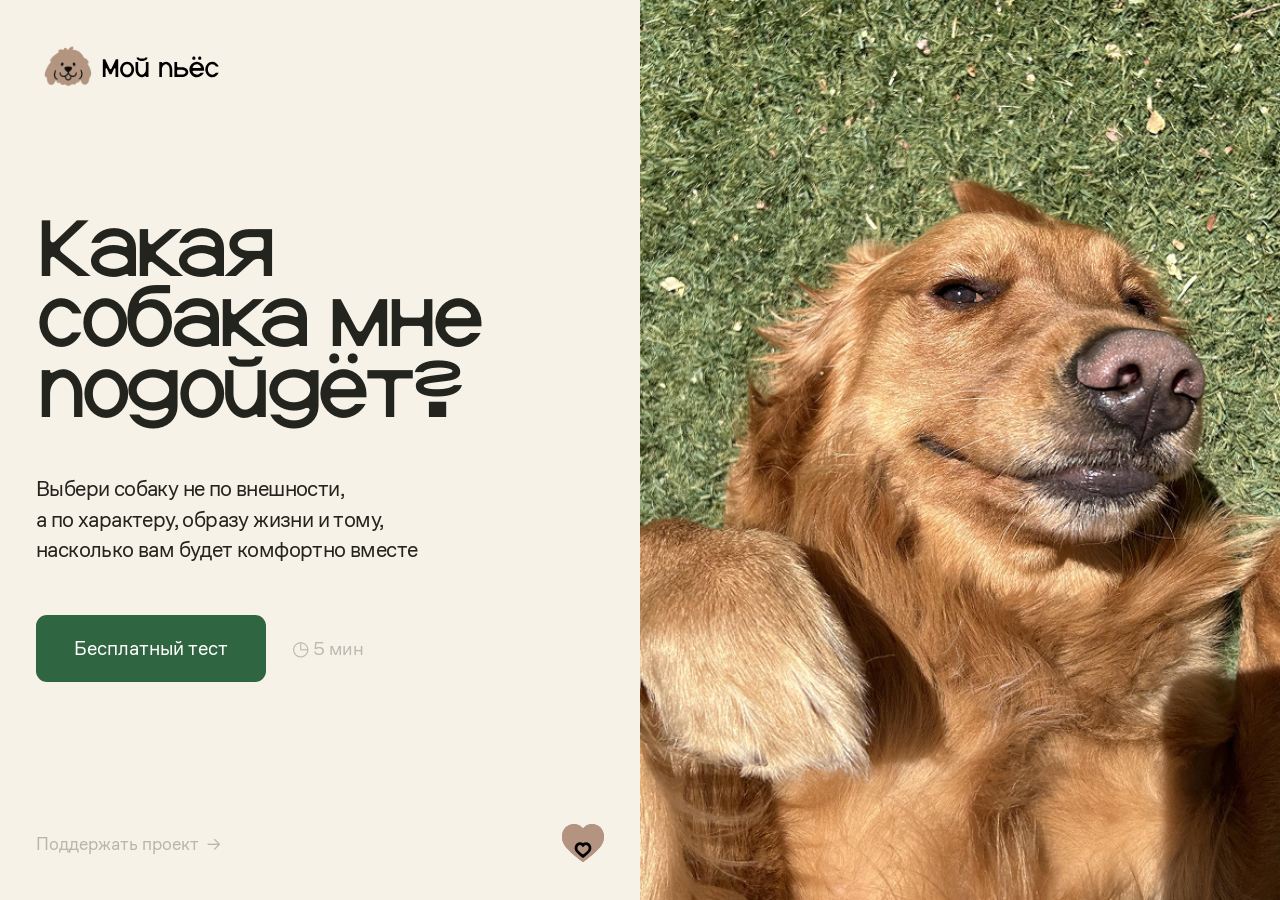
==== index.html @ 02140b23 "Add files via upload" ====
<!doctype html>
<html lang="ru">
  <head>
    <meta charset="UTF-8" />
    <meta name="viewport" content="width=device-width, initial-scale=1.0" />
    <meta name="theme-color" content="#edf0d9" />
    <title>Мой пёс — тест по совместимости</title>
    <link rel="icon" type="image/svg+xml" href="favicon.svg" />
    <link rel="preconnect" href="https://fonts.googleapis.com" />
    <link rel="preconnect" href="https://fonts.gstatic.com" crossorigin />
    <link href="https://fonts.googleapis.com/css2?family=Manrope:wght@400;500;600;700;800&family=Rubik+Mono+One&display=swap" rel="stylesheet" />
    <link rel="stylesheet" href="styles.css" />
    <link rel="stylesheet" href="landing.css?v=3" />
    <link rel="stylesheet" href="logo-fix.css?v=1" />
    <link rel="stylesheet" href="spacing-fix.css?v=1" />
    <link rel="stylesheet" href="mobile-hero-fix.css?v=2" />
  <link rel="stylesheet" href="quiz-redesign.css?v=18" />
  </head>
  <body>
    <main id="app"></main>
    <noscript><div><img src="https://mc.yandex.ru/watch/111696168" style="position:absolute;left:-9999px" alt=""></div></noscript>
    <script>window.MY_PES_METRIKA_ID = 111696168;</script>
    <script src="analytics.js?v=2"></script>
    <script src="quiz-calculator.js?v=1"></script>
<script src="app.js?v=57"></script>
  </body>
</html>
---- styles.css ----
:root{--ink:#24241f;--paper:#fffdf8;--cream:#f4f0e5;--green:#2d5b3b;--lime:#dce9b6;--red:#e65241;--muted:#76766e}*{box-sizing:border-box}body{margin:0;background:var(--cream);color:var(--ink);font-family:Manrope,Arial,sans-serif}button{font:inherit;cursor:pointer}.shell{width:min(1120px,calc(100% - 40px));margin:auto}.topbar{min-height:74px;display:flex;align-items:center;justify-content:center}.brand{font-family:'Rubik Mono One';font-size:17px;color:var(--ink);text-decoration:none;display:flex;align-items:center;gap:9px}.paw{width:37px;height:37px;border-radius:50%;background:var(--red);display:grid;place-items:center;font-size:20px}.topbar .brand{position:absolute}.hero{padding:63px 0 74px;display:grid;grid-template-columns:1.04fr .96fr;align-items:center;gap:52px}.eyebrow{display:inline-block;background:var(--lime);border-radius:7px 15px 9px 13px;padding:8px 12px;font-size:13px;font-weight:800;transform:rotate(-2deg)}h1{font-family:'Rubik Mono One';font-weight:400;font-size:clamp(39px,5.7vw,73px);line-height:1.1;letter-spacing:-3px;margin:19px 0}.lead{font-size:19px;line-height:1.5;max-width:570px}.button{border:0;border-radius:10px;padding:15px 18px;background:var(--red);color:white;font-weight:800;font-size:16px}.button:hover{filter:brightness(.93)}.button.ghost{background:#e8e5db;color:var(--ink)}.button:disabled{opacity:.45;cursor:not-allowed}.cta-row{display:flex;align-items:center;gap:16px;margin-top:27px}.time{font-weight:800;font-size:14px}.time span{font-size:19px;margin-right:5px}.hero-art{height:430px;background:#d9eab9;border-radius:44% 56% 47% 53%/46% 42% 58% 54%;position:relative;overflow:hidden}.silhouette{position:absolute;inset:0;background:var(--green);clip-path:polygon(31% 58%,38% 43%,45% 39%,44% 25%,51% 31%,57% 24%,60% 40%,73% 52%,79% 67%,68% 71%,64% 91%,54% 91%,54% 70%,39% 70%,36% 91%,27% 91%,28% 67%,18% 61%)}.silhouette:after{content:'?';position:absolute;left:50%;top:37%;transform:translate(-50%,-50%);font:110px 'Rubik Mono One';color:var(--paper)}.sticker{position:absolute;background:var(--paper);padding:13px 16px;font-weight:800;font-size:14px}.sticker.one{top:36px;left:23px;border-radius:5px 16px 6px 13px;transform:rotate(-9deg)}.sticker.two{bottom:29px;right:19px;background:#f8ca84;border-radius:48% 15% 36% 17%;transform:rotate(7deg)}.quick-preview{background:var(--paper);border-radius:28px;padding:30px;margin:0 0 75px}.quick-preview h2,.section-title{font:400 29px/1.2 'Rubik Mono One';letter-spacing:-1.5px;margin:0 0 20px}.mini-dogs{display:grid;grid-template-columns:repeat(3,1fr);gap:13px}.mini-dog{background:#f0ede2;padding:13px;border-radius:17px}.mini-dog img,.dog-image{width:100%;height:128px;object-fit:cover;border-radius:12px;display:block}.mini-dog b{display:block;margin-top:10px;font-size:14px}.mini-dog span{font-size:12px;color:var(--muted)}.full-cta{min-height:410px;border-radius:28px;background:var(--green);color:white;display:grid;place-items:center;text-align:center;position:relative;overflow:hidden;margin-bottom:75px}.full-cta:before{content:'🐕';position:absolute;opacity:.16;font-size:420px;line-height:1;bottom:-78px;left:50%;transform:translateX(-50%)}.full-cta h2{position:relative;font:400 clamp(42px,7vw,83px)/1 'Rubik Mono One';letter-spacing:-4px;margin:0 0 24px}.footer{display:flex;justify-content:space-between;padding:24px 0 39px;font-size:13px}.footer a{color:var(--ink);font-weight:800;text-decoration:none}.quiz{min-height:100vh}.quiz .topbar{justify-content:center}.progress-wrap{width:min(720px,100%);margin:27px auto 0}.progress-row{display:flex;justify-content:space-between;font-size:13px;font-weight:800;margin-bottom:11px}.progress{height:9px;background:#ddd9ca;border-radius:30px;overflow:hidden}.progress i{height:100%;display:block;background:var(--red);transition:.2s}.question-card{width:min(720px,100%);min-height:570px;margin:49px auto 0}.question-card h2{font:400 clamp(29px,4.4vw,46px)/1.16 'Rubik Mono One';letter-spacing:-2px;margin:0 0 13px}.hint{color:var(--muted);margin-bottom:22px}.answers{display:grid;gap:10px}.answer{border:0;background:var(--paper);border-radius:12px;padding:17px;text-align:left;font-weight:700;font-size:16px}.answer:hover,.answer.selected{background:var(--lime)}.nav{display:flex;justify-content:space-between;align-items:center;margin-top:28px}.back{border:0;border-radius:9px;background:#e8e5db;padding:13px 15px;font-weight:800}.result{padding-bottom:58px}.result-head{background:var(--green);color:white;border-radius:28px;min-height:320px;padding:45px;position:relative;overflow:hidden}.result-head h1{font-size:clamp(35px,4.5vw,59px);max-width:680px}.result-head p{font-size:18px;line-height:1.5;max-width:590px}.falling-dog{position:absolute;right:7%;bottom:0;width:270px;height:270px;object-fit:cover;border-radius:50% 50% 24px 24px;animation:drop .8s cubic-bezier(.2,.8,.4,1) both}@keyframes drop{from{transform:translateY(-350px) rotate(-14deg)}to{transform:translateY(0) rotate(0)}}.grid,.next{display:grid;grid-template-columns:1.1fr .9fr;gap:17px;margin:23px 0}.card{background:var(--paper);border-radius:20px;padding:24px}.card h2{font:400 21px 'Rubik Mono One';letter-spacing:-1px;margin:0 0 14px}.trait-list,.checklist{list-style:none;padding:0;margin:0;display:grid;gap:10px}.trait-list li{line-height:1.45}.trait-list li:before{content:'•';color:var(--red);font-weight:900;margin-right:9px}.warning{background:#f8dc9d}.dogs{margin:54px 0 28px}.dogs>p{color:var(--muted);line-height:1.5}.dog-cards{display:grid;grid-template-columns:repeat(3,1fr);gap:15px}.dog-card{background:var(--paper);border-radius:18px;padding:14px}.dog-card h3{margin:12px 0 5px;font-size:19px}.dog-card p{font-size:13px;color:var(--muted);line-height:1.45}.fit{font-size:12px;font-weight:800;background:var(--lime);display:inline-block;padding:6px 8px;border-radius:6px}.compare{margin-top:43px}.table-shell{border-radius:20px;overflow:auto;background:var(--paper)}table{width:100%;min-width:700px;border-collapse:collapse;table-layout:fixed}th,td{padding:12px;text-align:left;border-bottom:1px solid #e4e0d5}th{background:var(--lime);font-size:13px}.meter{display:flex;gap:3px}.meter i{width:18px;height:6px;border-radius:4px;background:#ddd9ce}.meter i.on{background:var(--red)}.next{margin-top:32px}.checklist li{padding:9px 0;border-bottom:1px solid #e4e0d5}.checklist li:before{content:'□';font-size:19px;margin-right:9px}.small{font-size:13px;line-height:1.5;color:var(--muted)}.where{display:grid;gap:12px}.where div{display:grid;grid-template-columns:28px 1fr;gap:10px;line-height:1.45}.no{font-size:20px;color:var(--red)}.bree{margin-top:30px;display:grid;grid-template-columns:180px 1fr;gap:25px;align-items:center;background:#f7c8b0}.photo-placeholder{aspect-ratio:1;border-radius:18px;background:#e7a889;display:grid;place-items:center;text-align:center;font-weight:800;font-size:15px;position:relative;overflow:hidden}.photo-placeholder:after{content:'🐶';position:absolute;font-size:80px;opacity:.3;bottom:-19px;right:-9px}.donate-page{min-height:100vh}.donate-card{margin:60px auto;max-width:860px;display:grid;grid-template-columns:260px 1fr;gap:42px;align-items:center}.donate-card h1{font-size:46px}@media(max-width:720px){.shell{width:min(100% - 24px,600px)}.topbar{min-height:65px}.hero{grid-template-columns:1fr;gap:25px;padding:18px 0 44px}.hero-art{order:-1;height:360px}.hero h1{font-size:42px;letter-spacing:-2px}.lead{font-size:17px}.cta-row{display:grid;grid-template-columns:1fr auto}.cta-row .button{width:100%}.quick-preview{padding:19px;border-radius:20px;margin-bottom:47px}.quick-preview h2,.section-title{font-size:23px}.mini-dogs{gap:8px}.mini-dog{padding:8px}.mini-dog img{height:80px}.mini-dog b{font-size:11px}.mini-dog span{font-size:10px}.full-cta{min-height:290px;margin-bottom:45px}.full-cta h2{font-size:48px;letter-spacing:-3px}.question-card{margin-top:38px;min-height:calc(100vh - 185px);display:flex;flex-direction:column}.question-card h2{font-size:31px}.nav{margin-top:auto;padding-top:23px}.result-head{padding:28px 22px;min-height:430px}.result-head h1{font-size:38px;max-width:280px}.falling-dog{width:200px;height:200px;right:8%;bottom:0}.grid,.next,.dog-cards,.donate-card{grid-template-columns:1fr}.bree{grid-template-columns:1fr}.bree .photo-placeholder{max-height:210px}.footer{padding-top:22px}.donate-card{margin:35px auto;gap:25px}.donate-card .photo-placeholder{max-height:260px}.donate-card h1{font-size:37px}}
---- landing.css ----
/* First screen */
@font-face{font-family:'Red Rounded Cut';src:url('assets/fonts/RedRoundedCut.otf') format('opentype');font-display:swap}
@font-face{font-family:'CoFo Sans';src:url('assets/fonts/CoFoSans-Regular.ttf') format('truetype');font-weight:400;font-style:normal;font-display:swap}
.landing-page{height:100vh;height:100svh;min-height:640px;display:grid;grid-template-columns:1fr 1fr;background:#f7f2e8;overflow:hidden}
.landing-copy{height:100%;padding:49px clamp(48px,5vw,112px) 36px;display:flex;flex-direction:column}
.landing-header{line-height:1}.brand-lockup{display:flex;align-items:center;gap:10px;color:#060606;text-decoration:none;font:400 27px/1 'Red Rounded Cut',sans-serif;letter-spacing:-1px}.brand-lockup img{width:30px;height:30px;object-fit:contain}.landing-main{margin:clamp(100px,13vh,160px) 0 auto}.landing-main h1{font-family:'Red Rounded Cut',sans-serif;font-size:clamp(72px,6.25vw,108px);font-weight:400;line-height:.88;letter-spacing:-6.5px;margin:0 0 46px;max-width:800px}.landing-main p{margin:0;font:400 22px/1.38 'CoFo Sans',Arial,sans-serif;letter-spacing:-.6px}.landing-cta{display:flex;align-items:center;gap:26px;margin-top:50px}.landing-cta .button{background:#2f6540;border-radius:11px;padding:21px 38px;font:400 20px 'CoFo Sans',Arial,sans-serif}.landing-cta span{color:#bbb9b1;font:400 19px 'CoFo Sans',Arial,sans-serif}.landing-cta i{font-style:normal;font-size:20px}.landing-footer{margin-top:auto;display:flex;justify-content:space-between;align-items:center;color:#b8b7ae;font:400 18px 'CoFo Sans',Arial,sans-serif}.landing-footer a{color:inherit;text-decoration:none}.landing-footer img{width:34px;height:34px;object-fit:contain}.landing-photo{margin:0;height:100vh;height:100svh;overflow:hidden}.landing-photo img{width:100%;height:100%;object-fit:cover;object-position:center;display:block}
@media(max-width:720px){.landing-page{height:auto;min-height:100vh;min-height:100svh;display:flex;flex-direction:column;overflow:visible}.landing-photo{order:-1;height:47vw;min-height:0;max-height:400px}.landing-photo img{object-position:center 48%}.landing-copy{height:auto;min-height:calc(100svh - 47vw);padding:56px 52px 38px}.landing-header{display:none}.landing-main{margin:0}.landing-main h1{font-size:clamp(55px,16.6vw,84px);font-weight:500;letter-spacing:-5.8px;line-height:.88;margin:0 0 41px}.landing-main p{font-size:18px;line-height:1.42;letter-spacing:-.75px}.landing-main p br{display:none}.landing-cta{display:block;margin-top:46px}.landing-cta .button{width:100%;padding:21px 14px;font-size:20px}.landing-cta span{display:block;text-align:center;margin-top:23px;font-size:18px}.landing-footer{font-size:18px;margin-top:auto;padding-top:82px}.landing-footer span{font-size:35px}}
---- logo-fix.css ----
.brand-lockup{display:inline-flex!important;color:#060606;text-decoration:none!important}
.brand-lockup img{width:187px!important;height:62px!important;object-fit:contain;display:block}
.landing-footer .heart-icon{width:42px!important;height:42px!important}
---- spacing-fix.css ----
.landing-copy{padding:36px!important}
@media(max-width:720px){.landing-copy{padding:36px!important}}
---- mobile-hero-fix.css ----
@media(max-width:720px){
  .landing-main p br.appearance-break{display:block}
  .landing-photo{height:100vw;max-height:none}
  .landing-copy{min-height:calc(100svh - 100vw)}
  .landing-main h1{font-size:clamp(48px,14.4vw,72px);letter-spacing:-4.8px;margin-bottom:32px}
}
---- quiz-redesign.css ----
.quiz-page,.result-page{min-height:100vh;min-height:100svh;background:#f7f2e8;padding:36px;display:flex;flex-direction:column}.quiz-header,.result-header{text-align:center}.quiz-logo{display:inline-block}.quiz-logo img{width:187px;height:62px;object-fit:contain}.quiz-content{width:min(1108px,100%);margin:84px auto 0;position:relative}.quiz-progress{width:295px;color:#b7b6af;font:400 18px 'CoFo Sans',Arial,sans-serif;margin-bottom:31px}.quiz-progress span{display:block;margin-bottom:12px}.quiz-progress .progress{height:12px;background:#dedede;border-radius:100px}.quiz-progress .progress i{display:block;height:100%;background:#b8b7ae}.quiz-content h1{font:400 65px/.98 'Red Rounded Cut',sans-serif;letter-spacing:-4px;max-width:720px;margin:0 0 43px}.question-art{position:absolute;width:470px;height:470px;object-fit:contain;right:-92px;top:-44px;z-index:0}.answers,.nav,.quiz-progress,.quiz-content h1{position:relative;z-index:1}.quiz-page .answers{display:grid;gap:14px}.quiz-page .answer{height:82px;background:#fff;border:0;border-radius:13px;padding:0 38px;text-align:left;font:400 27px 'CoFo Sans',Arial,sans-serif;color:#080808}.quiz-page .answer:hover,.quiz-page .answer.selected{background:#e8ded0}.quiz-page .nav{display:flex;justify-content:space-between;align-items:center;margin-top:20px}.quiz-page .back{border:0;border-radius:12px;background:#e4e1d9;color:#fff;padding:17px 38px;font:400 26px 'CoFo Sans',Arial,sans-serif}.quiz-page .button{background:#2f6540;border:0;border-radius:12px;padding:17px 38px;font:400 26px 'CoFo Sans',Arial,sans-serif}.site-footer{display:flex;gap:13px;flex-direction:column;align-items:center;margin-top:auto;padding-top:35px;color:#b8b7ae;font:400 18px 'CoFo Sans',Arial,sans-serif}.site-footer a{color:inherit;text-decoration:none;order:2}.site-footer img{width:34px;height:34px;object-fit:contain;order:1}
.result-page{max-width:none}.result-header{margin-bottom:55px}.result-hero,.result-section{width:min(1108px,100%);margin:0 auto}.result-hero{border-radius:26px;background:#2f6540;color:#fff;padding:55px;position:relative;overflow:hidden}.result-hero:after{content:'🐾';font-size:170px;opacity:.16;position:absolute;right:40px;bottom:-42px}.result-hero.pause{background:#9d765d}.result-kicker{font:400 17px 'CoFo Sans',Arial,sans-serif;margin:0 0 16px}.result-hero h1{font:400 clamp(45px,5vw,75px)/.96 'Red Rounded Cut',sans-serif;letter-spacing:-4px;margin:0 0 21px;max-width:780px}.result-hero>p:not(.result-kicker){font:400 21px/1.4 'CoFo Sans',Arial,sans-serif;max-width:700px;margin:0}.group-code{position:absolute;right:56px;top:54px;border:1px solid rgba(255,255,255,.45);border-radius:100px;padding:8px 12px;font:400 15px 'CoFo Sans',Arial,sans-serif}.result-section{margin-top:42px}.result-section h2{font:400 36px/1 'Red Rounded Cut',sans-serif;letter-spacing:-2px;margin:0 0 16px}.section-note,.table-note{font:400 17px/1.45 'CoFo Sans',Arial,sans-serif;color:#696962;max-width:780px}.group-needs{background:#e6dfd1;border-radius:18px;padding:28px}.group-needs ul,.result-list{list-style:none;padding:0;margin:0;display:grid;gap:10px;font:400 18px/1.42 'CoFo Sans',Arial,sans-serif}.group-needs li:before,.result-list li:before{content:'•';color:#2f6540;margin-right:10px}.breed-grid{display:grid;grid-template-columns:repeat(3,1fr);gap:14px}.breed-card{background:#fff;border-radius:17px;padding:21px;min-height:180px}.breed-card h3{font:400 24px/1.05 'Red Rounded Cut',sans-serif;letter-spacing:-1px;margin:0 0 10px}.breed-card p{font:400 15px/1.42 'CoFo Sans',Arial,sans-serif;margin:0 0 16px}.breed-card span{display:flex;align-items:center;gap:8px;font:400 13px 'CoFo Sans',Arial,sans-serif;color:#77756d}.result-table-wrap{border-radius:18px;overflow:auto;background:#fff}.result-table{width:100%;min-width:900px;border-collapse:collapse;table-layout:fixed}.result-table th,.result-table td{padding:15px;border-bottom:1px solid #ebe6dc;text-align:left;font:400 14px 'CoFo Sans',Arial,sans-serif}.result-table th{font-weight:500;background:#e6dfd1}.result-table th:first-child,.result-table td:first-child{width:200px}.meter{display:inline-flex;gap:3px;vertical-align:middle}.meter i{width:17px;height:6px;border-radius:10px;background:#dedbd2}.meter i.on{background:#2f6540}.result-card{background:#fff;border-radius:18px;padding:29px}.table-note{font-size:14px}.result-page .site-footer{padding-top:58px}
@media(max-width:720px){.quiz-page,.result-page{padding:36px}.quiz-header{text-align:center}.quiz-logo img{width:150px;height:50px}.quiz-content{margin:39px auto 0}.question-art{position:static;display:block;width:min(100%,460px);height:auto;margin:0 auto 28px}.quiz-content:not(.with-art):before{content:'🐾';display:grid;place-items:center;width:122px;height:122px;margin:0 auto 32px;border-radius:50%;background:#dfc4ac;font-size:48px}.quiz-progress{width:100%;font-size:17px;margin-bottom:34px}.quiz-progress .progress{height:12px;width:58%}.quiz-content h1{font-size:clamp(46px,13.3vw,66px);letter-spacing:-4px;line-height:.94;margin-bottom:39px;max-width:none}.quiz-page .answers{gap:17px}.quiz-page .answer{height:89px;border-radius:12px;padding:0 41px;font-size:25px}.quiz-page .nav{margin-top:20px}.quiz-page .back,.quiz-page .button{font-size:25px;padding:17px 27px;border-radius:12px}.site-footer{flex-direction:row;justify-content:space-between;align-items:center;padding-top:78px;font-size:17px}.site-footer a{order:1}.site-footer img{order:2;width:42px;height:42px}.result-header{margin-bottom:36px}.result-hero{padding:31px 25px;min-height:310px}.result-hero h1{font-size:50px;letter-spacing:-3px}.result-hero>p:not(.result-kicker){font-size:17px;padding-right:0}.result-hero:after{font-size:110px;right:16px;bottom:-26px}.group-code{position:static;display:inline-block;margin-top:18px}.result-section{margin-top:31px}.result-section h2{font-size:29px;letter-spacing:-1.7px}.group-needs,.result-card{padding:23px}.group-needs ul,.result-list{font-size:16px}.breed-grid{grid-template-columns:1fr;gap:10px}.breed-card{min-height:0;padding:19px}.breed-card h3{font-size:23px}.section-note{font-size:16px}.result-page .site-footer{padding-top:59px}}

/* Интерактив и дополнения к расширенному результату */
.quiz-progress .progress{overflow:hidden}.quiz-progress .progress i{display:block;height:100%;background:#b8b7ae!important;transition:width .25s ease}.quiz-page .answer,.quiz-page .back,.quiz-page .button{transition:transform .18s ease,background .18s ease,box-shadow .18s ease}.quiz-page .answer:hover{background:#e8ded0;transform:translateY(-2px);box-shadow:0 8px 18px rgba(50,43,33,.09)}.quiz-page .back:not(:disabled):hover,.quiz-page .button:not(:disabled):hover{transform:translateY(-3px);box-shadow:0 9px 18px rgba(34,61,43,.18)}.quiz-page .back:not(:disabled):hover{background:#d5d0c6}.quiz-page .button:not(:disabled):hover{background:#255437}.quiz-page .back:active,.quiz-page .button:active{transform:translateY(0);box-shadow:none}.breed-card{padding:0;overflow:hidden;min-height:0}.breed-card>img{display:block;width:100%;aspect-ratio:1.45;object-fit:cover;background:#e6dfd1}.breed-card-body{padding:20px}.breed-card .health-note{font-size:13px;color:#6b655d;margin:0;padding-top:13px;border-top:1px solid #ede8df}.health-note b{color:#2f6540;font-weight:500}.result-card h3{font:400 27px/1 'Red Rounded Cut',sans-serif;letter-spacing:-1.5px;margin:0 0 15px}.result-card>p{font:400 17px/1.45 'CoFo Sans',Arial,sans-serif;margin:0 0 22px}.next-grid{display:grid;grid-template-columns:1.25fr .75fr;gap:14px}.consultation-card{background:#e6dfd1}.consultation-card .button,.bri-support .button{display:inline-block;border:0;border-radius:12px;padding:14px 18px;background:#2f6540;color:#fff;text-decoration:none;font:400 17px 'CoFo Sans',Arial,sans-serif;transition:transform .18s ease,background .18s ease}.consultation-card .button:hover,.bri-support .button:hover{background:#255437;transform:translateY(-2px)}.bri-support{background:#d6b6a0;border-radius:22px;overflow:hidden;display:grid;grid-template-columns:1fr 1.1fr;align-items:stretch}.bri-support>img{width:100%;height:100%;min-height:310px;object-fit:cover}.bri-support>div{padding:42px}.bri-support h2{font-size:42px!important}.bri-support>div>p:not(.result-kicker){font:400 18px/1.45 'CoFo Sans',Arial,sans-serif;margin:0 0 25px}

@media(max-width:720px){.breed-grid,.next-grid,.bri-support{grid-template-columns:1fr;gap:10px}.breed-card{padding:0}.breed-card-body{padding:19px}.bri-support>img{min-height:250px;max-height:330px}.bri-support>div{padding:27px 23px}.bri-support h2{font-size:35px!important}}

.question-hint{font:400 17px/1.4 'CoFo Sans',Arial,sans-serif;color:#77756d;margin:-24px 0 26px}.answers-multi .answer{position:relative;padding-right:80px}.answers-multi .answer:after{content:'';position:absolute;right:30px;top:50%;width:22px;height:22px;border:1.5px solid #b8b7ae;border-radius:7px;transform:translateY(-50%)}.answers-multi .answer.selected:after{content:'✓';display:grid;place-items:center;background:#2f6540;border-color:#2f6540;color:#fff;font:400 16px Arial,sans-serif}@media(max-width:720px){.question-hint{font-size:16px;margin:-22px 0 24px}.answers-multi .answer{padding-right:76px}.answers-multi .answer:after{right:28px}}

/* v3: selection must remain unmistakable after every re-render. */
.quiz-page .answer.selected{background:#dfe9d3!important;box-shadow:inset 0 0 0 2px #2f6540;color:#153322}.selection-count{position:relative;z-index:1;margin:16px 0 -2px;color:#77756d;font:400 16px 'CoFo Sans',Arial,sans-serif}.quiz-progress .progress{overflow:hidden}.quiz-progress .progress i{transition:width .28s ease!important}@media(max-width:720px){.selection-count{font-size:15px}}
.answer-scale{position:relative;z-index:1;padding:30px 38px 23px;background:#fff;border-radius:13px}.scale-value{min-height:38px;margin:0 0 28px;color:#6f716c;font:400 25px/1.25 'CoFo Sans',Arial,sans-serif}.answer-scale.is-selected .scale-value{color:#153322}.scale-input{position:relative;z-index:2;width:100%;height:30px;margin:0;appearance:none;background:transparent;cursor:pointer}.scale-input::-webkit-slider-runnable-track{height:7px;background:#d9dfd2;border-radius:99px}.scale-input::-moz-range-track{height:7px;background:#d9dfd2;border-radius:99px}.scale-input::-webkit-slider-thumb{appearance:none;width:28px;height:28px;margin-top:-10px;border:4px solid #fff;border-radius:50%;background:#2f6540;box-shadow:0 0 0 2px #2f6540}.scale-input::-moz-range-thumb{width:20px;height:20px;border:4px solid #fff;border-radius:50%;background:#2f6540;box-shadow:0 0 0 2px #2f6540}.scale-points{display:flex;justify-content:space-between;align-items:center;position:relative;z-index:1;margin:-19px 0 23px;padding:0 2px;pointer-events:none}.scale-points i{width:10px;height:10px;border-radius:50%;background:#9dac96}.scale-ends{display:flex;justify-content:space-between;gap:28px;color:#77756d;font:400 16px/1.25 'CoFo Sans',Arial,sans-serif}.scale-ends span{width:48%}.scale-ends span:last-child{text-align:right}.scale-unknown{position:relative;z-index:1;margin-top:13px;padding:0;border:0;border-bottom:1px solid #77756d;background:none;color:#77756d;font:400 17px 'CoFo Sans',Arial,sans-serif;cursor:pointer}.scale-unknown.selected{color:#2f6540;border-color:#2f6540}@media(max-width:720px){.answer-scale{padding:25px 23px 21px;border-radius:12px}.scale-value{min-height:62px;margin-bottom:24px;font-size:22px}.scale-ends{gap:18px;font-size:14px}.scale-unknown{font-size:16px}}
.match-grid{display:grid;grid-template-columns:repeat(2,minmax(0,1fr));gap:14px}.match-grid .result-card{min-height:0}.match-grid .result-section{margin-top:0}@media(max-width:720px){.match-grid{grid-template-columns:1fr;gap:10px}}
.trait-meter{display:inline-flex;gap:5px;align-items:center;vertical-align:middle}.trait-meter i{display:block;width:23px;height:9px;border-radius:99px;background:#dcd8cf}.trait-meter i.on{background:#2f6540}.trait-no-data{color:#8a877f}.sr-only{position:absolute;width:1px;height:1px;padding:0;margin:-1px;overflow:hidden;clip:rect(0,0,0,0);white-space:nowrap;border:0}@media(max-width:720px){.trait-meter{gap:4px}.trait-meter i{width:18px;height:8px}}
.breed-ranking-grid{display:grid;grid-template-columns:repeat(3,minmax(0,1fr));gap:14px;margin-top:19px}.breed-ranking-card{overflow:hidden;background:#fff;border-radius:17px}.breed-ranking-card>img{display:block;width:100%;aspect-ratio:1.35;object-fit:cover;background:#e6dfd1}.breed-ranking-card>div{padding:18px}.breed-ranking-card h3{margin:0 0 9px;font:400 23px/1.04 'Red Rounded Cut',sans-serif;letter-spacing:-1px}.breed-ranking-card p{margin:0;color:#2f6540;font:400 15px 'CoFo Sans',Arial,sans-serif}@media(max-width:720px){.breed-ranking-grid{grid-template-columns:repeat(2,minmax(0,1fr));gap:10px}.breed-ranking-card>div{padding:15px}.breed-ranking-card h3{font-size:19px}.breed-ranking-card p{font-size:14px}}
.breed-card-meta{display:flex;justify-content:space-between;align-items:center;gap:12px;margin-bottom:16px}.breed-score{color:#2f6540;white-space:nowrap;font:400 14px 'CoFo Sans',Arial,sans-serif}.breed-card .breed-description,.breed-ranking-card .breed-description{min-height:43px;margin:0 0 15px;color:#6b655d;font:400 15px/1.4 'CoFo Sans',Arial,sans-serif}.breed-ranking-card .breed-description{min-height:60px;color:#6b655d}.breed-ranking-card .breed-card-meta{margin-bottom:13px}@media(max-width:720px){.breed-card-meta{margin-bottom:13px}.breed-score{font-size:13px}.breed-card .breed-description{min-height:0;font-size:14px}.breed-ranking-card .breed-description{min-height:0;font-size:13px}}
.alternative-card .button,.result-back{margin-top:4px;border:0;border-radius:12px;padding:14px 18px;background:#2f6540;color:#fff;font:400 17px 'CoFo Sans',Arial,sans-serif;cursor:pointer;transition:transform .18s ease,background .18s ease}.alternative-card .button:hover,.result-back:hover{background:#255437;transform:translateY(-2px)}.result-back{background:#fff;color:#2f6540;margin-top:25px}
.breed-explorer-controls{display:grid;grid-template-columns:1.1fr 1.1fr auto;gap:10px;margin-top:22px}.breed-explorer-controls input,.breed-explorer-controls select{min-width:0;height:52px;padding:0 16px;border:1px solid #e1dbcf;border-radius:11px;background:#fff;color:#181814;font:400 16px 'CoFo Sans',Arial,sans-serif}.breed-explorer-controls .button{border:0;border-radius:11px;padding:0 18px;background:#2f6540;color:#fff;font:400 16px 'CoFo Sans',Arial,sans-serif;white-space:nowrap;cursor:pointer}.breed-explorer-error{margin:12px 0 0!important;color:#a64a3d!important;font-size:15px!important}.breed-profile-layout{display:grid;grid-template-columns:1.15fr .85fr;gap:14px}.breed-profile-card{display:grid;grid-template-columns:.9fr 1.1fr;overflow:hidden;border-radius:18px;background:#fff}.breed-profile-card>img{width:100%;height:100%;min-height:295px;object-fit:cover;background:#e6dfd1}.breed-profile-card>div{padding:29px}.breed-profile-card h2{font:400 32px/1 'Red Rounded Cut',sans-serif;letter-spacing:-1.5px;margin:0 0 16px}.breed-profile-card p{font:400 17px/1.45 'CoFo Sans',Arial,sans-serif;margin:0 0 16px}.breed-risks-heading{font:400 24px/1 'Red Rounded Cut',sans-serif;letter-spacing:-1px;margin:29px 0 14px}.breed-detail-table td:last-child{width:68%}@media(max-width:720px){.breed-explorer-controls{grid-template-columns:1fr}.breed-explorer-controls input,.breed-explorer-controls select,.breed-explorer-controls .button{height:54px}.breed-profile-layout{grid-template-columns:1fr;gap:10px}.breed-profile-card{grid-template-columns:1fr}.breed-profile-card>img{min-height:230px;max-height:320px}.breed-profile-card>div{padding:23px}.breed-detail-table td:last-child{width:auto}}
.health-details-grid{display:grid;grid-template-columns:repeat(2,minmax(0,1fr));gap:14px}.health-details-grid .result-card{padding:25px}.health-details-grid h3{font-size:25px}@media(max-width:720px){.health-details-grid{grid-template-columns:1fr;gap:10px}.health-details-grid .result-card{padding:23px}}

/* Полный рейтинг пород внутри выбранной FCI-группы. */
.breed-rank{display:inline-flex!important;width:max-content;padding:6px 9px;border-radius:999px;background:#e6dfd1;color:#2f6540!important;font:400 13px 'CoFo Sans',Arial,sans-serif!important;margin-bottom:13px}.breed-ranking{list-style:none;margin:17px 0 0;padding:0;border-top:1px solid #e8e2d8;font:400 18px/1.35 'CoFo Sans',Arial,sans-serif}.breed-ranking li{display:grid;grid-template-columns:34px 1fr auto;gap:18px;align-items:center;padding:16px 0;border-bottom:1px solid #e8e2d8}.breed-ranking-place{color:#a69d91;font-variant-numeric:tabular-nums}.breed-ranking-name{color:#181814}.breed-ranking-score{color:#2f6540;white-space:nowrap}@media(max-width:720px){.breed-ranking{font-size:16px}.breed-ranking li{grid-template-columns:28px 1fr auto;gap:12px;padding:14px 0}.breed-rank{margin-bottom:11px}}

/* Компактная единая высота экранов квиза на десктопе. */
@media(min-width:721px){
  .quiz-page{height:100vh;height:100svh;min-height:720px;box-sizing:border-box;overflow-y:auto}
  .quiz-page .quiz-content{width:min(1240px,100%);margin-top:30px}
  .quiz-page .quiz-progress{margin-bottom:20px}
  .quiz-page .quiz-progress span{margin-bottom:9px}
  .quiz-page .quiz-content h1{max-width:100%;margin-bottom:24px;font-size:clamp(44px,3.7vw,58px);line-height:.98;letter-spacing:-3.5px;text-wrap:balance}
  .quiz-page .question-hint{margin:-12px 0 18px}
  .quiz-page .answers{gap:8px}
  .quiz-page .answer{height:62px;padding:0 30px;border-radius:12px;font-size:22px;line-height:1.15}
  .quiz-page .answers-dense{grid-template-columns:repeat(2,minmax(0,1fr))}
  .quiz-page .answers-dense .answer{height:58px;padding:8px 64px 8px 26px;font-size:20px}
  .quiz-page .answers-multi .answer{padding-right:70px}
  .quiz-page .answers-multi.answers-dense .answer{padding-right:64px}
  .quiz-page .answers-multi .answer:after{right:27px;width:20px;height:20px;border-radius:6px}
  .quiz-page .answer-scale{padding:21px 30px 18px}
  .quiz-page .scale-value{min-height:30px;margin-bottom:18px;font-size:22px}
  .quiz-page .scale-points{margin-bottom:16px}
  .quiz-page .scale-unknown{margin-top:10px}
  .quiz-page .selection-count{margin-top:10px}
  .quiz-page .nav{margin-top:14px}
  .quiz-page .back,.quiz-page .button{padding:13px 30px;font-size:22px}
  .quiz-page .site-footer{padding-top:18px}
}
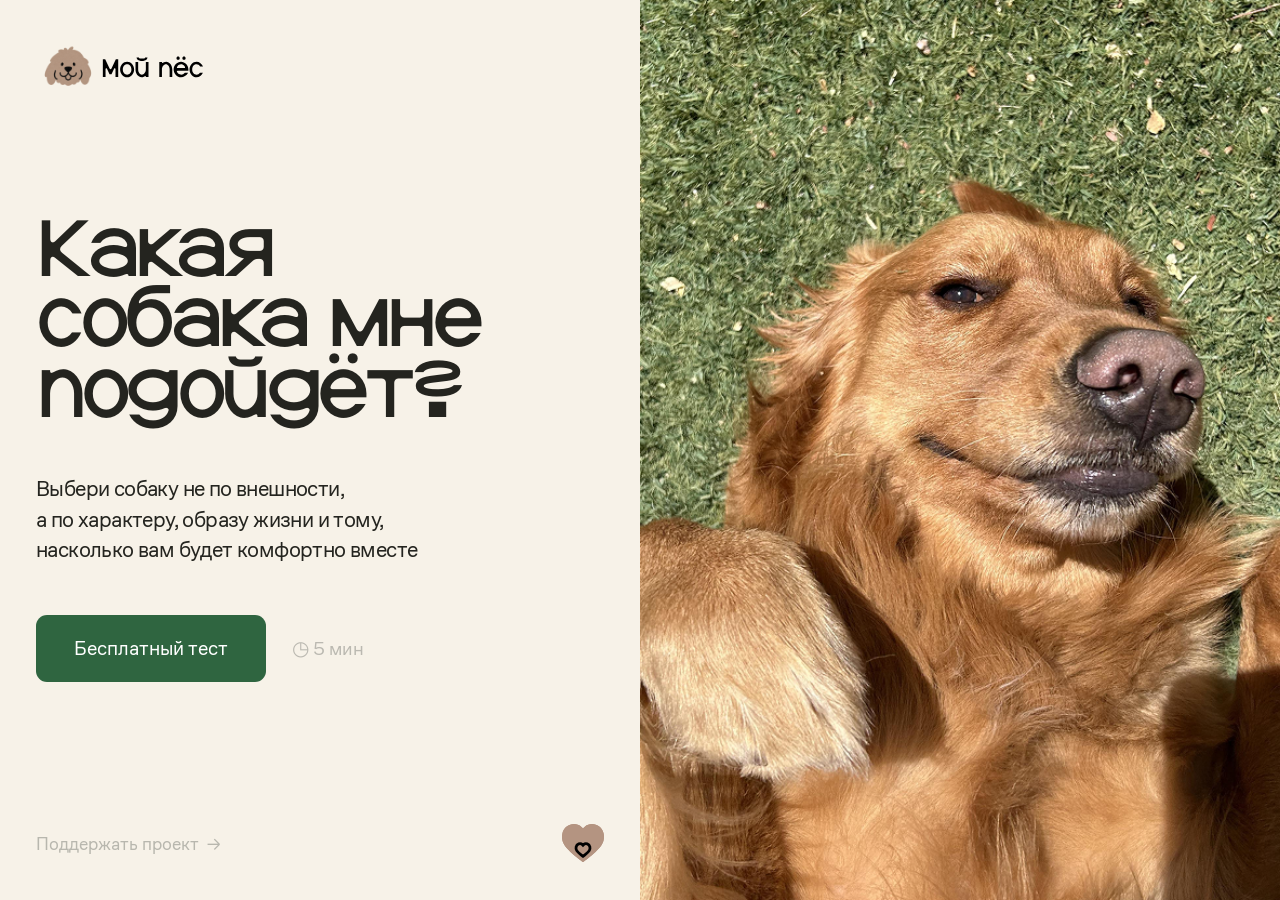
==== commit 4eac132c: "Fix result images and mobile overflow" ====
--- a/index.html
+++ b/index.html
@@ -12,9 +12,9 @@
     <link rel="stylesheet" href="styles.css" />
     <link rel="stylesheet" href="landing.css?v=3" />
     <link rel="stylesheet" href="logo-fix.css?v=1" />
-    <link rel="stylesheet" href="spacing-fix.css?v=1" />
-    <link rel="stylesheet" href="mobile-hero-fix.css?v=2" />
-  <link rel="stylesheet" href="quiz-redesign.css?v=18" />
+    <link rel="stylesheet" href="spacing-fix.css?v=3" />
+    <link rel="stylesheet" href="mobile-hero-fix.css?v=4" />
+  <link rel="stylesheet" href="quiz-redesign.css?v=25" />
   </head>
   <body>
     <main id="app"></main>
@@ -22,6 +22,6 @@
     <script>window.MY_PES_METRIKA_ID = 111696168;</script>
     <script src="analytics.js?v=2"></script>
     <script src="quiz-calculator.js?v=1"></script>
-<script src="app.js?v=57"></script>
+<script src="app.js?v=70"></script>
   </body>
 </html>
--- a/spacing-fix.css
+++ b/spacing-fix.css
@@ -1,2 +1,2 @@
 .landing-copy{padding:36px!important}
-@media(max-width:720px){.landing-copy{padding:36px!important}}
+@media(max-width:720px){.landing-copy{padding:20px 24px 16px!important}}
--- a/mobile-hero-fix.css
+++ b/mobile-hero-fix.css
@@ -1,6 +1,12 @@
 @media(max-width:720px){
   .landing-main p br.appearance-break{display:block}
-  .landing-photo{height:100vw;max-height:none}
-  .landing-copy{min-height:calc(100svh - 100vw)}
-  .landing-main h1{font-size:clamp(48px,14.4vw,72px);letter-spacing:-4.8px;margin-bottom:32px}
+  .landing-photo{height:min(100vw,44svh);max-height:none}
+  .landing-copy{min-height:calc(100svh - min(100vw,44svh))}
+  .landing-main h1{font-size:clamp(40px,11.8vw,54px);letter-spacing:-3.4px;line-height:.9;margin-bottom:20px}
+  .landing-main p{font-size:16px;line-height:1.32}
+  .landing-cta{margin-top:20px}
+  .landing-cta .button{padding:15px 14px}
+  .landing-cta span{margin-top:12px;font-size:15px}
+  .landing-footer{padding-top:20px;font-size:15px}
+  .landing-footer span{font-size:28px}
 }
--- a/quiz-redesign.css
+++ b/quiz-redesign.css
@@ -11,10 +11,12 @@
 
 /* v3: selection must remain unmistakable after every re-render. */
 .quiz-page .answer.selected{background:#dfe9d3!important;box-shadow:inset 0 0 0 2px #2f6540;color:#153322}.selection-count{position:relative;z-index:1;margin:16px 0 -2px;color:#77756d;font:400 16px 'CoFo Sans',Arial,sans-serif}.quiz-progress .progress{overflow:hidden}.quiz-progress .progress i{transition:width .28s ease!important}@media(max-width:720px){.selection-count{font-size:15px}}
-.answer-scale{position:relative;z-index:1;padding:30px 38px 23px;background:#fff;border-radius:13px}.scale-value{min-height:38px;margin:0 0 28px;color:#6f716c;font:400 25px/1.25 'CoFo Sans',Arial,sans-serif}.answer-scale.is-selected .scale-value{color:#153322}.scale-input{position:relative;z-index:2;width:100%;height:30px;margin:0;appearance:none;background:transparent;cursor:pointer}.scale-input::-webkit-slider-runnable-track{height:7px;background:#d9dfd2;border-radius:99px}.scale-input::-moz-range-track{height:7px;background:#d9dfd2;border-radius:99px}.scale-input::-webkit-slider-thumb{appearance:none;width:28px;height:28px;margin-top:-10px;border:4px solid #fff;border-radius:50%;background:#2f6540;box-shadow:0 0 0 2px #2f6540}.scale-input::-moz-range-thumb{width:20px;height:20px;border:4px solid #fff;border-radius:50%;background:#2f6540;box-shadow:0 0 0 2px #2f6540}.scale-points{display:flex;justify-content:space-between;align-items:center;position:relative;z-index:1;margin:-19px 0 23px;padding:0 2px;pointer-events:none}.scale-points i{width:10px;height:10px;border-radius:50%;background:#9dac96}.scale-ends{display:flex;justify-content:space-between;gap:28px;color:#77756d;font:400 16px/1.25 'CoFo Sans',Arial,sans-serif}.scale-ends span{width:48%}.scale-ends span:last-child{text-align:right}.scale-unknown{position:relative;z-index:1;margin-top:13px;padding:0;border:0;border-bottom:1px solid #77756d;background:none;color:#77756d;font:400 17px 'CoFo Sans',Arial,sans-serif;cursor:pointer}.scale-unknown.selected{color:#2f6540;border-color:#2f6540}@media(max-width:720px){.answer-scale{padding:25px 23px 21px;border-radius:12px}.scale-value{min-height:62px;margin-bottom:24px;font-size:22px}.scale-ends{gap:18px;font-size:14px}.scale-unknown{font-size:16px}}
+.quiz-page .answers:not(.answers-multi) .answer{height:auto;min-height:82px;padding-top:17px;padding-bottom:17px;line-height:1.15}
+@media(max-width:720px){.quiz-page .answers:not(.answers-multi) .answer{min-height:72px;padding-top:15px;padding-bottom:15px}}
+.answer-scale{position:relative;z-index:1;padding:30px 38px 23px;background:#fff;border-radius:13px}.scale-value{min-height:38px;margin:0 0 28px;color:#6f716c;font:400 25px/1.25 'CoFo Sans',Arial,sans-serif}.answer-scale.is-selected .scale-value{color:#153322}.scale-control{position:relative;height:30px}.scale-line{position:absolute;z-index:0;left:0;right:0;top:50%;height:7px;border-radius:99px;background:#d9dfd2;transform:translateY(-50%)}.scale-input{position:absolute;z-index:3;inset:0;width:100%;height:30px;margin:0;appearance:none;background:transparent;cursor:pointer}.scale-input::-webkit-slider-runnable-track{height:30px;background:transparent}.scale-input::-moz-range-track{height:30px;background:transparent}.scale-input::-webkit-slider-thumb{appearance:none;width:28px;height:28px;margin-top:1px;border:4px solid #fff;border-radius:50%;background:#2f6540;box-shadow:0 0 0 2px #2f6540}.scale-input::-moz-range-thumb{width:20px;height:20px;border:4px solid #fff;border-radius:50%;background:#2f6540;box-shadow:0 0 0 2px #2f6540}.answer-scale:not(.is-selected) .scale-input::-webkit-slider-thumb{opacity:0;box-shadow:none}.answer-scale:not(.is-selected) .scale-input::-moz-range-thumb{opacity:0;box-shadow:none}.scale-points{display:flex;justify-content:space-between;align-items:center;position:absolute;z-index:2;left:0;right:0;top:50%;margin:0;padding:0 2px;transform:translateY(-50%);pointer-events:none}.scale-points i{width:10px;height:10px;border-radius:50%;background:#9dac96}.scale-ends{display:flex;justify-content:space-between;gap:28px;margin-top:16px;color:#77756d;font:400 16px/1.25 'CoFo Sans',Arial,sans-serif}.scale-ends span{width:48%}.scale-ends span:last-child{text-align:right}.scale-unknown{position:relative;z-index:1;margin-top:13px;padding:0;border:0;border-bottom:1px solid #77756d;background:none;color:#77756d;font:400 17px 'CoFo Sans',Arial,sans-serif;cursor:pointer}.scale-unknown.selected{color:#2f6540;border-color:#2f6540}@media(max-width:720px){.answer-scale{padding:25px 23px 21px;border-radius:12px}.scale-value{min-height:62px;margin-bottom:24px;font-size:22px}.scale-ends{gap:18px;font-size:14px}.scale-unknown{font-size:16px}}
 .match-grid{display:grid;grid-template-columns:repeat(2,minmax(0,1fr));gap:14px}.match-grid .result-card{min-height:0}.match-grid .result-section{margin-top:0}@media(max-width:720px){.match-grid{grid-template-columns:1fr;gap:10px}}
 .trait-meter{display:inline-flex;gap:5px;align-items:center;vertical-align:middle}.trait-meter i{display:block;width:23px;height:9px;border-radius:99px;background:#dcd8cf}.trait-meter i.on{background:#2f6540}.trait-no-data{color:#8a877f}.sr-only{position:absolute;width:1px;height:1px;padding:0;margin:-1px;overflow:hidden;clip:rect(0,0,0,0);white-space:nowrap;border:0}@media(max-width:720px){.trait-meter{gap:4px}.trait-meter i{width:18px;height:8px}}
-.breed-ranking-grid{display:grid;grid-template-columns:repeat(3,minmax(0,1fr));gap:14px;margin-top:19px}.breed-ranking-card{overflow:hidden;background:#fff;border-radius:17px}.breed-ranking-card>img{display:block;width:100%;aspect-ratio:1.35;object-fit:cover;background:#e6dfd1}.breed-ranking-card>div{padding:18px}.breed-ranking-card h3{margin:0 0 9px;font:400 23px/1.04 'Red Rounded Cut',sans-serif;letter-spacing:-1px}.breed-ranking-card p{margin:0;color:#2f6540;font:400 15px 'CoFo Sans',Arial,sans-serif}@media(max-width:720px){.breed-ranking-grid{grid-template-columns:repeat(2,minmax(0,1fr));gap:10px}.breed-ranking-card>div{padding:15px}.breed-ranking-card h3{font-size:19px}.breed-ranking-card p{font-size:14px}}
+.breed-ranking-grid{display:grid;grid-template-columns:repeat(3,minmax(0,1fr));gap:14px;margin-top:19px}.breed-ranking-card{overflow:hidden;background:#fff;border-radius:17px}.breed-ranking-card>img{display:block;width:100%;aspect-ratio:1.35;object-fit:cover;background:#e6dfd1}.breed-ranking-card>div{padding:18px}.breed-ranking-card h3{margin:0 0 9px;font:400 23px/1.04 'Red Rounded Cut',sans-serif;letter-spacing:-1px}.breed-ranking-card p{margin:0;color:#2f6540;font:400 15px 'CoFo Sans',Arial,sans-serif}@media(max-width:720px){.breed-ranking-grid{grid-template-columns:minmax(0,1fr);gap:10px}.breed-ranking-card>div{padding:18px}.breed-ranking-card h3{font-size:23px}.breed-ranking-card p{font-size:14px}}
 .breed-card-meta{display:flex;justify-content:space-between;align-items:center;gap:12px;margin-bottom:16px}.breed-score{color:#2f6540;white-space:nowrap;font:400 14px 'CoFo Sans',Arial,sans-serif}.breed-card .breed-description,.breed-ranking-card .breed-description{min-height:43px;margin:0 0 15px;color:#6b655d;font:400 15px/1.4 'CoFo Sans',Arial,sans-serif}.breed-ranking-card .breed-description{min-height:60px;color:#6b655d}.breed-ranking-card .breed-card-meta{margin-bottom:13px}@media(max-width:720px){.breed-card-meta{margin-bottom:13px}.breed-score{font-size:13px}.breed-card .breed-description{min-height:0;font-size:14px}.breed-ranking-card .breed-description{min-height:0;font-size:13px}}
 .alternative-card .button,.result-back{margin-top:4px;border:0;border-radius:12px;padding:14px 18px;background:#2f6540;color:#fff;font:400 17px 'CoFo Sans',Arial,sans-serif;cursor:pointer;transition:transform .18s ease,background .18s ease}.alternative-card .button:hover,.result-back:hover{background:#255437;transform:translateY(-2px)}.result-back{background:#fff;color:#2f6540;margin-top:25px}
 .breed-explorer-controls{display:grid;grid-template-columns:1.1fr 1.1fr auto;gap:10px;margin-top:22px}.breed-explorer-controls input,.breed-explorer-controls select{min-width:0;height:52px;padding:0 16px;border:1px solid #e1dbcf;border-radius:11px;background:#fff;color:#181814;font:400 16px 'CoFo Sans',Arial,sans-serif}.breed-explorer-controls .button{border:0;border-radius:11px;padding:0 18px;background:#2f6540;color:#fff;font:400 16px 'CoFo Sans',Arial,sans-serif;white-space:nowrap;cursor:pointer}.breed-explorer-error{margin:12px 0 0!important;color:#a64a3d!important;font-size:15px!important}.breed-profile-layout{display:grid;grid-template-columns:1.15fr .85fr;gap:14px}.breed-profile-card{display:grid;grid-template-columns:.9fr 1.1fr;overflow:hidden;border-radius:18px;background:#fff}.breed-profile-card>img{width:100%;height:100%;min-height:295px;object-fit:cover;background:#e6dfd1}.breed-profile-card>div{padding:29px}.breed-profile-card h2{font:400 32px/1 'Red Rounded Cut',sans-serif;letter-spacing:-1.5px;margin:0 0 16px}.breed-profile-card p{font:400 17px/1.45 'CoFo Sans',Arial,sans-serif;margin:0 0 16px}.breed-risks-heading{font:400 24px/1 'Red Rounded Cut',sans-serif;letter-spacing:-1px;margin:29px 0 14px}.breed-detail-table td:last-child{width:68%}@media(max-width:720px){.breed-explorer-controls{grid-template-columns:1fr}.breed-explorer-controls input,.breed-explorer-controls select,.breed-explorer-controls .button{height:54px}.breed-profile-layout{grid-template-columns:1fr;gap:10px}.breed-profile-card{grid-template-columns:1fr}.breed-profile-card>img{min-height:230px;max-height:320px}.breed-profile-card>div{padding:23px}.breed-detail-table td:last-child{width:auto}}
@@ -47,3 +49,117 @@
   .quiz-page .back,.quiz-page .button{padding:13px 30px;font-size:22px}
   .quiz-page .site-footer{padding-top:18px}
 }
+
+/* Компактный мобильный экран квиза: вопрос и ответы видны без декоративной иллюстрации. */
+@media(max-width:720px){
+  .quiz-page{padding:20px 18px;min-height:100svh}
+  .quiz-logo img{width:128px;height:42px}
+  .quiz-content{margin-top:20px}
+  .question-art{display:none}
+  .quiz-content:not(.with-art):before{display:none;content:none}
+  .quiz-progress{margin-bottom:22px;font-size:15px}
+  .quiz-progress span{margin-bottom:9px}
+  .quiz-progress .progress{width:100%;height:9px}
+  .quiz-content h1{font-size:clamp(30px,8.7vw,40px);line-height:.98;letter-spacing:-2px;margin-bottom:22px;text-wrap:balance}
+  .question-hint{font-size:14px;line-height:1.35;margin:-12px 0 18px}
+  .quiz-page .answers{gap:10px}
+  .quiz-page .answer{min-height:58px;height:auto;padding:14px 20px;font-size:18px;line-height:1.2}
+  .quiz-page .answers-multi .answer{padding-right:58px}
+  .quiz-page .answers-multi .answer:after{right:20px;width:20px;height:20px}
+  .answer-scale{padding:19px 18px 17px}
+  .scale-value{min-height:28px;margin-bottom:17px;font-size:18px}
+  .scale-points{margin-bottom:16px}
+  .scale-ends{font-size:12px}
+  .quiz-page .nav{margin-top:14px;padding-top:0}
+  .quiz-page .back,.quiz-page .button{padding:13px 20px;font-size:18px}
+  .site-footer{padding-top:26px;font-size:14px}
+  .site-footer img{width:34px;height:34px}
+}
+
+/* Компактный первый экран результатов на мобильных устройствах. */
+@media(max-width:720px){
+  .result-page{padding:20px 18px}
+  .result-page .result-header{margin-bottom:22px}
+  .result-page .result-hero{min-height:0;padding:25px 20px;border-radius:20px}
+  .result-page .result-hero:after{display:none}
+  .result-page .result-hero h1{max-width:none;margin-bottom:15px;font-size:clamp(30px,8.5vw,36px);line-height:.98;letter-spacing:-2px;text-wrap:balance}
+  .result-page .result-hero>p:not(.result-kicker){font-size:15px;line-height:1.38}
+  .result-page .result-kicker{margin-bottom:10px;font-size:14px}
+  .result-page,.result-page .result-hero,.result-page .result-section,.result-page .breed-grid,.result-page .breed-card{min-width:0;max-width:100%}
+  .result-page .breed-grid{grid-template-columns:minmax(0,1fr)}
+  .result-page .breed-card h3,.result-page .result-section h2{overflow-wrap:anywhere}
+  .result-page .breed-card-meta{flex-wrap:wrap}
+}
+
+/* Square breed photos and keep wide result content inside the viewport. */
+.breed-card>img,
+.breed-ranking-card>img{
+  aspect-ratio:1/1;
+  object-fit:cover;
+}
+
+.result-page{
+  width:100%;
+  min-width:0;
+  overflow-x:hidden;
+}
+
+.result-page .result-section,
+.result-page .result-table-wrap,
+.result-page .breed-grid,
+.result-page .breed-ranking-grid,
+.result-page .breed-card,
+.result-page .breed-ranking-card{
+  min-width:0;
+  max-width:100%;
+}
+
+.result-page .result-table-wrap{
+  width:100%;
+  overflow-x:auto;
+  overscroll-behavior-x:contain;
+  -webkit-overflow-scrolling:touch;
+}
+
+@media(max-width:720px){
+  html,
+  body{
+    width:100%;
+    max-width:100%;
+    overflow-x:hidden;
+  }
+
+  .result-page .result-section{
+    width:100%;
+  }
+
+  .result-page .result-table{
+    width:100%;
+    min-width:0;
+    table-layout:fixed;
+  }
+
+  .result-page .result-table th,
+  .result-page .result-table td{
+    width:auto;
+    padding:10px 7px;
+    font-size:11px;
+    line-height:1.25;
+    overflow-wrap:anywhere;
+  }
+
+  .result-page .result-table th:first-child,
+  .result-page .result-table td:first-child,
+  .result-page .breed-detail-table td:last-child{
+    width:auto;
+  }
+
+  .result-page .result-table .trait-meter{
+    gap:2px;
+  }
+
+  .result-page .result-table .trait-meter i{
+    width:8px;
+    height:6px;
+  }
+}
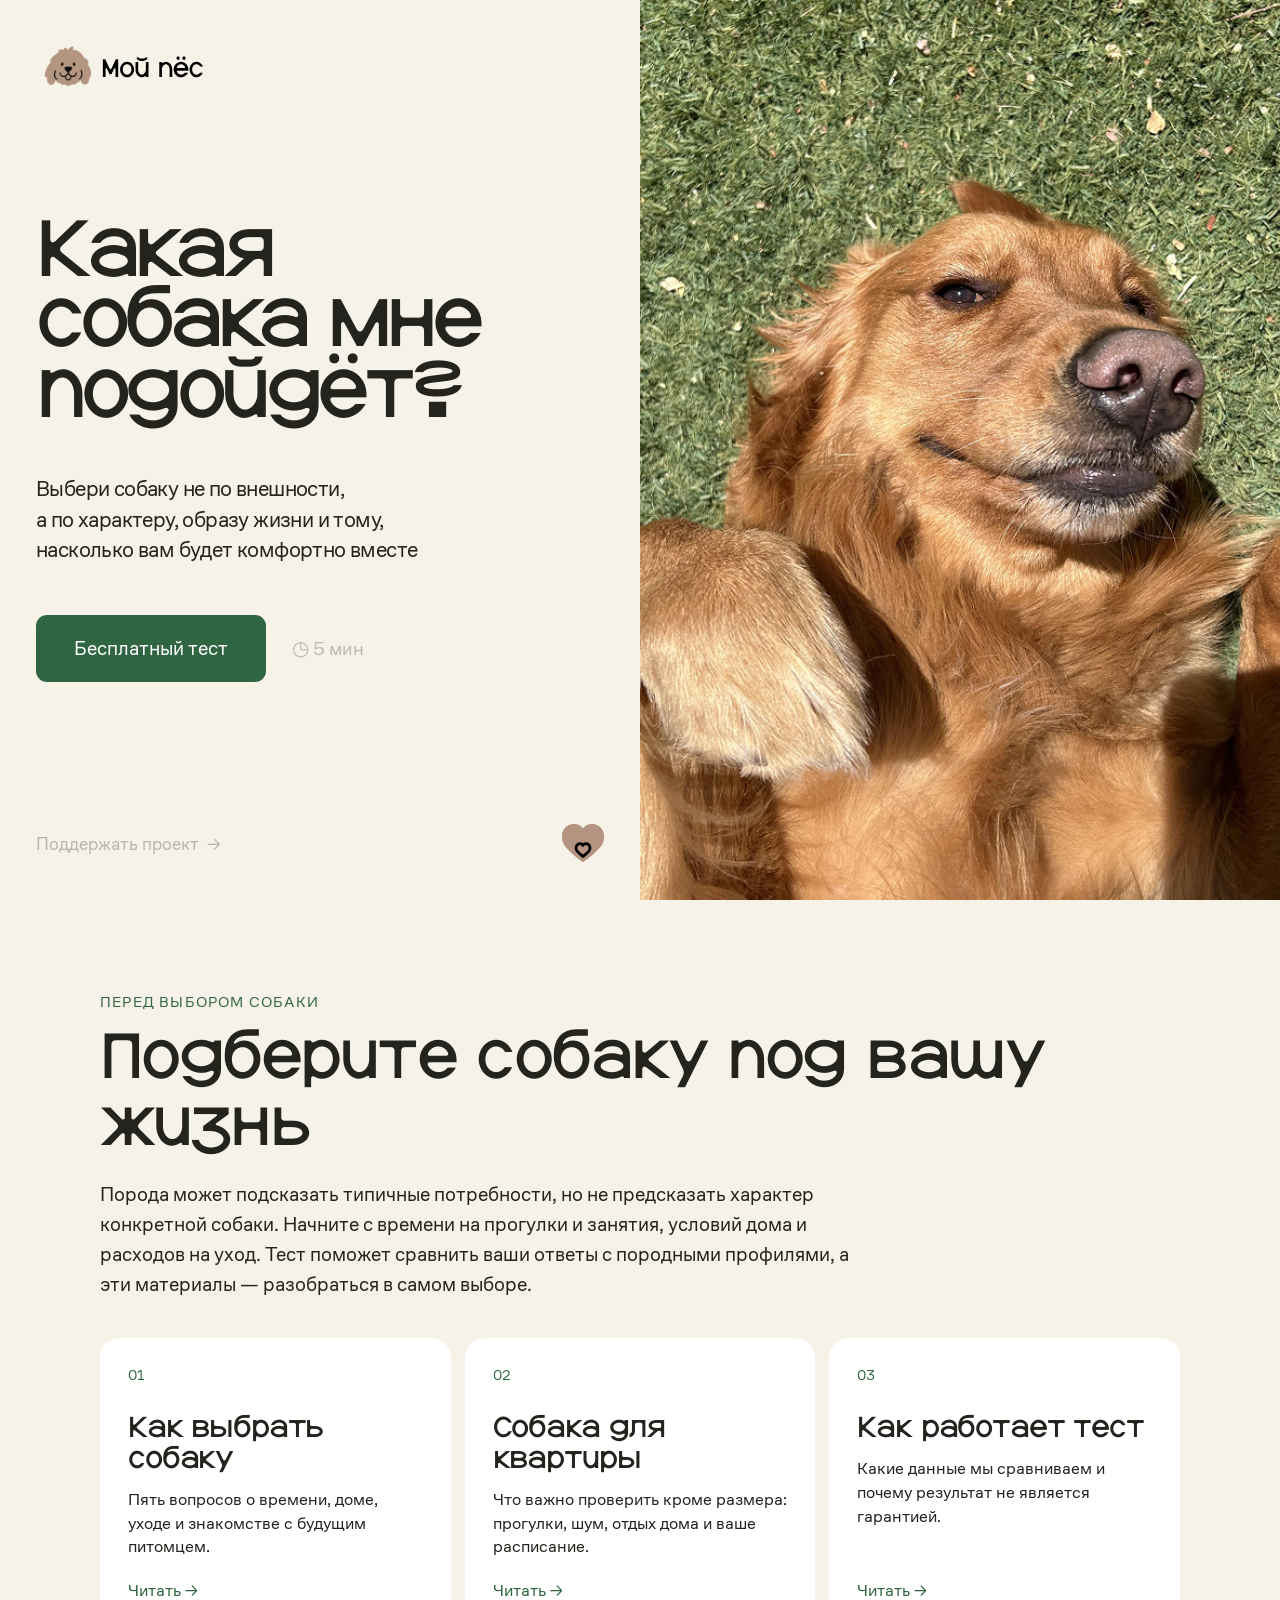
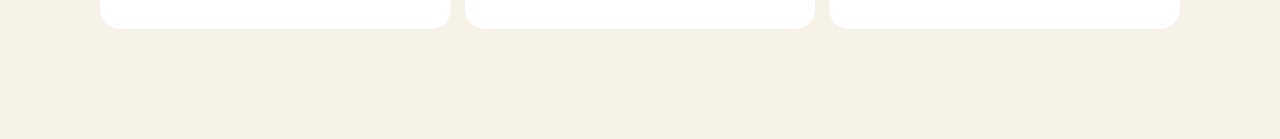
==== commit b10a99db: "Make dog quiz discoverable in search and AI answers" ====
--- a/index.html
+++ b/index.html
@@ -4,8 +4,19 @@
     <meta charset="UTF-8" />
     <meta name="viewport" content="width=device-width, initial-scale=1.0" />
     <meta name="theme-color" content="#edf0d9" />
-    <title>Мой пёс — тест по совместимости</title>
-    <link rel="icon" type="image/svg+xml" href="favicon.svg" />
+    <title>Какая собака мне подойдёт — тест | Мой пёс</title>
+    <meta name="description" content="Пройдите бесплатный тест за 5 минут и узнайте, какие породы собак подходят вашему образу жизни. Сравните потребности собаки со своими возможностями." />
+    <link rel="canonical" href="https://mynewdog.ru/" />
+    <meta property="og:type" content="website" />
+    <meta property="og:locale" content="ru_RU" />
+    <meta property="og:site_name" content="Мой пёс" />
+    <meta property="og:title" content="Какая собака мне подойдёт? — Мой пёс" />
+    <meta property="og:description" content="Бесплатный тест помогает выбрать собаку с учётом характера и образа жизни." />
+    <meta property="og:url" content="https://mynewdog.ru/" />
+    <meta property="og:image" content="https://mynewdog.ru/assets/dog-image-2.png" />
+    <meta property="og:image:alt" content="Собака лежит на траве" />
+    <script type="application/ld+json">{"@context":"https://schema.org","@type":"WebSite","name":"Мой пёс","url":"https://mynewdog.ru/","description":"Бесплатный тест по выбору собаки с учётом образа жизни и предпочтений человека."}</script>
+    <link rel="icon" type="image/png" href="favicon.png?v=1" />
     <link rel="preconnect" href="https://fonts.googleapis.com" />
     <link rel="preconnect" href="https://fonts.gstatic.com" crossorigin />
     <link href="https://fonts.googleapis.com/css2?family=Manrope:wght@400;500;600;700;800&family=Rubik+Mono+One&display=swap" rel="stylesheet" />
@@ -14,14 +25,42 @@
     <link rel="stylesheet" href="logo-fix.css?v=1" />
     <link rel="stylesheet" href="spacing-fix.css?v=3" />
     <link rel="stylesheet" href="mobile-hero-fix.css?v=4" />
-  <link rel="stylesheet" href="quiz-redesign.css?v=25" />
+    <link rel="stylesheet" href="quiz-redesign.css?v=25" />
+    <link rel="stylesheet" href="guide.css?v=1" />
   </head>
   <body>
-    <main id="app"></main>
+    <div id="app">
+      <main class="landing-home">
+        <section class="landing-page" aria-label="Тест по выбору собаки">
+          <div class="landing-copy">
+            <header class="landing-header"><a class="brand-lockup" href="/"><img src="assets/logo.svg?v=4" alt="Мой пёс" /></a></header>
+            <div class="landing-main">
+              <h1>Какая<br />собака мне<br />подойдёт?</h1>
+              <p>Выбери собаку не по внешности,<br class="appearance-break" />а&nbsp;по характеру, образу жизни и&nbsp;тому, <br />насколько вам будет комфортно вместе</p>
+              <div class="landing-cta"><button class="button" id="start" type="button" disabled>Загружаем базу…</button><span><i>◷</i> 5 мин</span></div>
+            </div>
+            <footer class="landing-footer"><a href="https://tips.yandex.ru/guest/payment/9472970" target="_blank" rel="noopener" data-donation="landing">Поддержать проект&nbsp; →</a><img class="heart-icon" src="assets/heart.svg?v=2" alt="" /></footer>
+          </div>
+          <figure class="landing-photo"><img src="assets/dog-image-2.png" alt="Собака лежит на траве" /></figure>
+        </section>
+        <section class="landing-resources" aria-labelledby="resources-title">
+          <div class="landing-resources-inner">
+            <p class="guide-eyebrow">Перед выбором собаки</p>
+            <h2 id="resources-title">Подберите собаку под вашу жизнь</h2>
+            <p class="landing-resources-lead">Порода может подсказать типичные потребности, но не предсказать характер конкретной собаки. Начните с времени на прогулки и занятия, условий дома и расходов на уход. Тест поможет сравнить ваши ответы с породными профилями, а эти материалы — разобраться в самом выборе.</p>
+            <nav class="landing-resource-grid" aria-label="Материалы о выборе собаки">
+              <a href="guide/choose-dog.html"><span>01</span><h3>Как выбрать собаку</h3><p>Пять вопросов о времени, доме, уходе и знакомстве с будущим питомцем.</p><b>Читать →</b></a>
+              <a href="guide/apartment-dog.html"><span>02</span><h3>Собака для квартиры</h3><p>Что важно проверить кроме размера: прогулки, шум, отдых дома и ваше расписание.</p><b>Читать →</b></a>
+              <a href="guide/how-test-works.html"><span>03</span><h3>Как работает тест</h3><p>Какие данные мы сравниваем и почему результат не является гарантией.</p><b>Читать →</b></a>
+            </nav>
+          </div>
+        </section>
+      </main>
+    </div>
     <noscript><div><img src="https://mc.yandex.ru/watch/111696168" style="position:absolute;left:-9999px" alt=""></div></noscript>
     <script>window.MY_PES_METRIKA_ID = 111696168;</script>
     <script src="analytics.js?v=2"></script>
     <script src="quiz-calculator.js?v=1"></script>
-<script src="app.js?v=70"></script>
+    <script src="app.js?v=75"></script>
   </body>
 </html>
--- a/quiz-redesign.css
+++ b/quiz-redesign.css
@@ -15,6 +15,20 @@
 @media(max-width:720px){.quiz-page .answers:not(.answers-multi) .answer{min-height:72px;padding-top:15px;padding-bottom:15px}}
 .answer-scale{position:relative;z-index:1;padding:30px 38px 23px;background:#fff;border-radius:13px}.scale-value{min-height:38px;margin:0 0 28px;color:#6f716c;font:400 25px/1.25 'CoFo Sans',Arial,sans-serif}.answer-scale.is-selected .scale-value{color:#153322}.scale-control{position:relative;height:30px}.scale-line{position:absolute;z-index:0;left:0;right:0;top:50%;height:7px;border-radius:99px;background:#d9dfd2;transform:translateY(-50%)}.scale-input{position:absolute;z-index:3;inset:0;width:100%;height:30px;margin:0;appearance:none;background:transparent;cursor:pointer}.scale-input::-webkit-slider-runnable-track{height:30px;background:transparent}.scale-input::-moz-range-track{height:30px;background:transparent}.scale-input::-webkit-slider-thumb{appearance:none;width:28px;height:28px;margin-top:1px;border:4px solid #fff;border-radius:50%;background:#2f6540;box-shadow:0 0 0 2px #2f6540}.scale-input::-moz-range-thumb{width:20px;height:20px;border:4px solid #fff;border-radius:50%;background:#2f6540;box-shadow:0 0 0 2px #2f6540}.answer-scale:not(.is-selected) .scale-input::-webkit-slider-thumb{opacity:0;box-shadow:none}.answer-scale:not(.is-selected) .scale-input::-moz-range-thumb{opacity:0;box-shadow:none}.scale-points{display:flex;justify-content:space-between;align-items:center;position:absolute;z-index:2;left:0;right:0;top:50%;margin:0;padding:0 2px;transform:translateY(-50%);pointer-events:none}.scale-points i{width:10px;height:10px;border-radius:50%;background:#9dac96}.scale-ends{display:flex;justify-content:space-between;gap:28px;margin-top:16px;color:#77756d;font:400 16px/1.25 'CoFo Sans',Arial,sans-serif}.scale-ends span{width:48%}.scale-ends span:last-child{text-align:right}.scale-unknown{position:relative;z-index:1;margin-top:13px;padding:0;border:0;border-bottom:1px solid #77756d;background:none;color:#77756d;font:400 17px 'CoFo Sans',Arial,sans-serif;cursor:pointer}.scale-unknown.selected{color:#2f6540;border-color:#2f6540}@media(max-width:720px){.answer-scale{padding:25px 23px 21px;border-radius:12px}.scale-value{min-height:62px;margin-bottom:24px;font-size:22px}.scale-ends{gap:18px;font-size:14px}.scale-unknown{font-size:16px}}
 .match-grid{display:grid;grid-template-columns:repeat(2,minmax(0,1fr));gap:14px}.match-grid .result-card{min-height:0}.match-grid .result-section{margin-top:0}@media(max-width:720px){.match-grid{grid-template-columns:1fr;gap:10px}}
+
+.consultation-dialog{width:min(560px,calc(100% - 32px));border:0;border-radius:22px;padding:34px;background:#f4f0e5;color:#24241f;box-shadow:0 18px 70px rgba(24,31,25,.22)}
+.consultation-dialog::backdrop{background:rgba(31,34,29,.52)}
+.consultation-dialog h2{font:400 38px/1 'Red Rounded Cut',sans-serif;letter-spacing:-2px;margin:0 36px 12px 0}
+.consultation-dialog>p{font:400 17px/1.45 'CoFo Sans',Arial,sans-serif;margin:0 0 24px;color:#696962}
+.consultation-dialog form,.consultation-dialog label{display:grid;gap:9px}
+.consultation-dialog form{gap:17px}
+.consultation-dialog label{font:400 15px 'CoFo Sans',Arial,sans-serif}
+.consultation-dialog input,.consultation-dialog textarea{width:100%;border:1px solid #d7d1c5;border-radius:12px;padding:14px 15px;background:#fff;color:#24241f;font:400 17px 'CoFo Sans',Arial,sans-serif;resize:vertical}
+.consultation-dialog input:focus,.consultation-dialog textarea:focus{outline:2px solid #2f6540;outline-offset:1px}
+.consultation-dialog .button{justify-self:start}
+.consultation-close{position:absolute;right:20px;top:15px;border:0;background:transparent;color:#696962;font:400 32px/1 Arial,sans-serif;padding:7px}
+.consultation-privacy{font:400 12px/1.4 'CoFo Sans',Arial,sans-serif!important;color:#77756d;margin:0!important}
+@media(max-width:720px){.consultation-dialog{padding:25px 20px}.consultation-dialog h2{font-size:31px}.consultation-dialog .button{width:100%}}
 .trait-meter{display:inline-flex;gap:5px;align-items:center;vertical-align:middle}.trait-meter i{display:block;width:23px;height:9px;border-radius:99px;background:#dcd8cf}.trait-meter i.on{background:#2f6540}.trait-no-data{color:#8a877f}.sr-only{position:absolute;width:1px;height:1px;padding:0;margin:-1px;overflow:hidden;clip:rect(0,0,0,0);white-space:nowrap;border:0}@media(max-width:720px){.trait-meter{gap:4px}.trait-meter i{width:18px;height:8px}}
 .breed-ranking-grid{display:grid;grid-template-columns:repeat(3,minmax(0,1fr));gap:14px;margin-top:19px}.breed-ranking-card{overflow:hidden;background:#fff;border-radius:17px}.breed-ranking-card>img{display:block;width:100%;aspect-ratio:1.35;object-fit:cover;background:#e6dfd1}.breed-ranking-card>div{padding:18px}.breed-ranking-card h3{margin:0 0 9px;font:400 23px/1.04 'Red Rounded Cut',sans-serif;letter-spacing:-1px}.breed-ranking-card p{margin:0;color:#2f6540;font:400 15px 'CoFo Sans',Arial,sans-serif}@media(max-width:720px){.breed-ranking-grid{grid-template-columns:minmax(0,1fr);gap:10px}.breed-ranking-card>div{padding:18px}.breed-ranking-card h3{font-size:23px}.breed-ranking-card p{font-size:14px}}
 .breed-card-meta{display:flex;justify-content:space-between;align-items:center;gap:12px;margin-bottom:16px}.breed-score{color:#2f6540;white-space:nowrap;font:400 14px 'CoFo Sans',Arial,sans-serif}.breed-card .breed-description,.breed-ranking-card .breed-description{min-height:43px;margin:0 0 15px;color:#6b655d;font:400 15px/1.4 'CoFo Sans',Arial,sans-serif}.breed-ranking-card .breed-description{min-height:60px;color:#6b655d}.breed-ranking-card .breed-card-meta{margin-bottom:13px}@media(max-width:720px){.breed-card-meta{margin-bottom:13px}.breed-score{font-size:13px}.breed-card .breed-description{min-height:0;font-size:14px}.breed-ranking-card .breed-description{min-height:0;font-size:13px}}
--- a/guide.css
+++ b/guide.css
@@ -0,0 +1,43 @@
+@font-face{font-family:'Red Rounded Cut';src:url('assets/fonts/RedRoundedCut.otf') format('opentype');font-display:swap}
+@font-face{font-family:'CoFo Sans';src:url('assets/fonts/CoFoSans-Regular.ttf') format('truetype');font-weight:400;font-style:normal;font-display:swap}
+.landing-resources,.guide-page{background:#f7f2e8;color:#24241f;font-family:'CoFo Sans',Arial,sans-serif}
+.landing-resources{padding:92px 24px 110px}
+.landing-resources-inner,.guide-shell{width:min(1080px,100%);margin:0 auto}
+.guide-eyebrow{color:#2f6540;font-size:15px;letter-spacing:.08em;text-transform:uppercase;margin:0 0 15px}
+.landing-resources h2,.guide-page h1,.guide-page h2,.landing-resource-grid h3{font-family:'Red Rounded Cut',sans-serif;font-weight:400;letter-spacing:-.04em}
+.landing-resources h2{font-size:clamp(38px,5vw,64px);line-height:1.05;margin:0 0 20px}
+.landing-resources-lead{max-width:760px;font-size:20px;line-height:1.5;margin:0 0 38px}
+.landing-resource-grid{display:grid;grid-template-columns:repeat(3,minmax(0,1fr));gap:14px}
+.landing-resource-grid a{min-height:270px;display:flex;flex-direction:column;border-radius:20px;padding:28px;background:#fff;color:inherit;text-decoration:none;transition:transform .18s ease,box-shadow .18s ease}
+.landing-resource-grid a:hover{transform:translateY(-3px);box-shadow:0 12px 30px rgba(32,54,34,.1)}
+.landing-resource-grid a:focus-visible,.guide-page a:focus-visible{outline:3px solid #2f6540;outline-offset:3px}
+.landing-resource-grid span{color:#2f6540;font-size:14px}
+.landing-resource-grid h3{font-size:29px;line-height:1.06;margin:30px 0 12px}
+.landing-resource-grid p{font-size:17px;line-height:1.4;margin:0 0 20px}
+.landing-resource-grid b{margin-top:auto;color:#2f6540;font-weight:400;font-size:17px}
+.guide-page{min-height:100vh;padding:28px 24px 80px}
+.guide-topbar{display:flex;align-items:center;justify-content:space-between;gap:20px;padding-bottom:45px}
+.guide-topbar img{width:150px;height:auto;display:block}
+.guide-topbar nav{display:flex;gap:20px;flex-wrap:wrap}
+.guide-page a{color:#2f6540}
+.guide-topbar a{text-decoration:none}
+.guide-article{max-width:760px}
+.guide-page h1{font-size:clamp(46px,6vw,76px);line-height:1.02;margin:0 0 28px}
+.guide-page h2{font-size:clamp(30px,3.4vw,40px);line-height:1.08;margin:48px 0 16px}
+.guide-page h3{font-size:22px;margin:28px 0 8px}
+.guide-page p,.guide-page li{font-size:19px;line-height:1.55}
+.guide-page p{margin:0 0 18px}
+.guide-page ul,.guide-page ol{padding-left:25px;margin:0 0 20px}
+.guide-page li{margin-bottom:10px}
+.guide-lead{font-size:23px!important;line-height:1.42!important;color:#36443a}
+.guide-callout{background:#e6dfd1;border-radius:18px;padding:22px 26px;margin:30px 0}
+.guide-callout p:last-child{margin-bottom:0}
+.guide-cta{background:#2f6540;border-radius:22px;color:#fff;padding:30px;margin-top:54px}
+.guide-cta h2{margin:0 0 12px;color:#fff}
+.guide-cta p{max-width:610px}
+.guide-cta a{display:inline-block;background:#fff;border-radius:11px;padding:13px 20px;color:#2f6540;text-decoration:none;font-size:18px}
+.guide-sources{border-top:1px solid #d6d3c8;margin-top:55px;padding-top:10px}
+.guide-sources h2{font-size:29px}
+.guide-sources li{font-size:16px}
+.guide-bottom{border-top:1px solid #d6d3c8;margin-top:70px;padding-top:25px;display:flex;gap:20px;flex-wrap:wrap}
+@media(max-width:720px){.landing-resources{padding:64px 20px 74px}.landing-resources-lead{font-size:18px}.landing-resource-grid{grid-template-columns:1fr}.landing-resource-grid a{min-height:0}.landing-resource-grid h3{margin-top:21px}.guide-page{padding:20px 20px 60px}.guide-topbar{align-items:flex-start;flex-direction:column;padding-bottom:39px}.guide-topbar nav{gap:14px}.guide-page p,.guide-page li{font-size:17px}.guide-lead{font-size:20px!important}.guide-callout{padding:20px}.guide-cta{padding:25px}}
